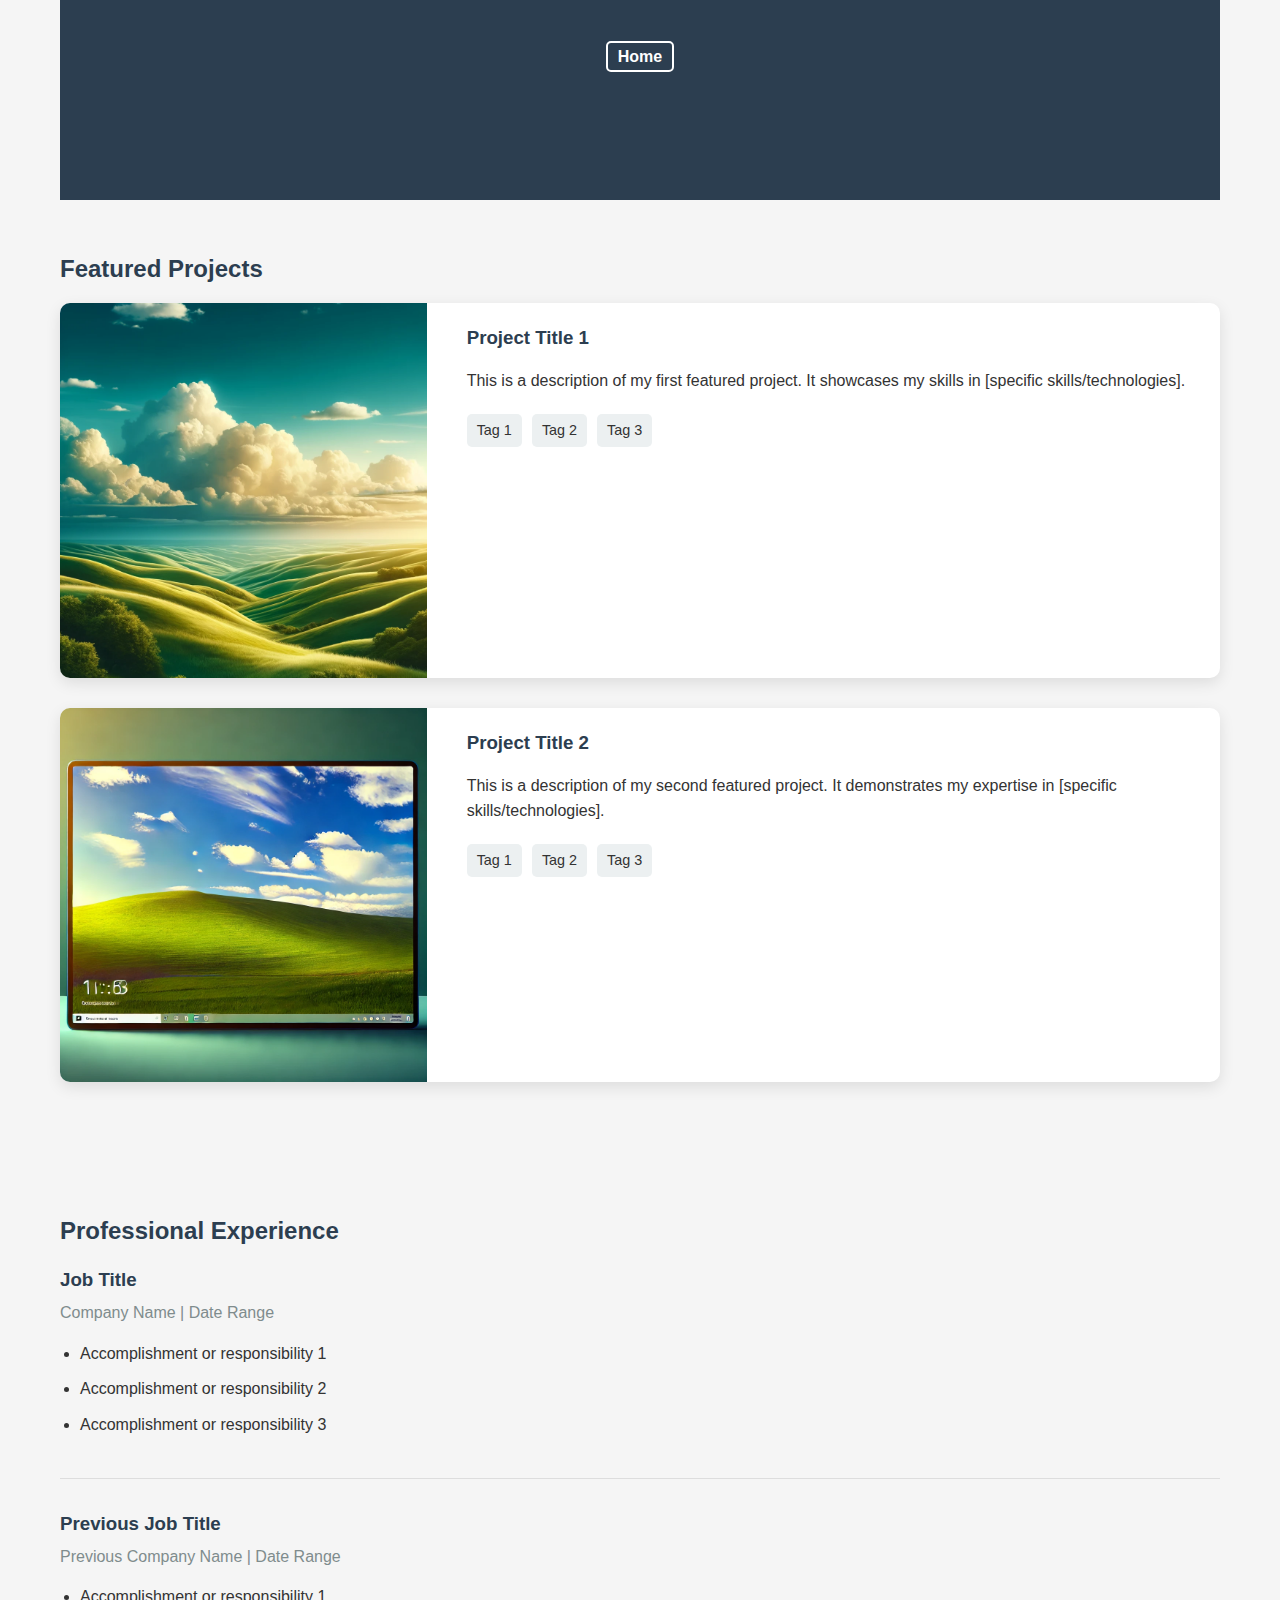
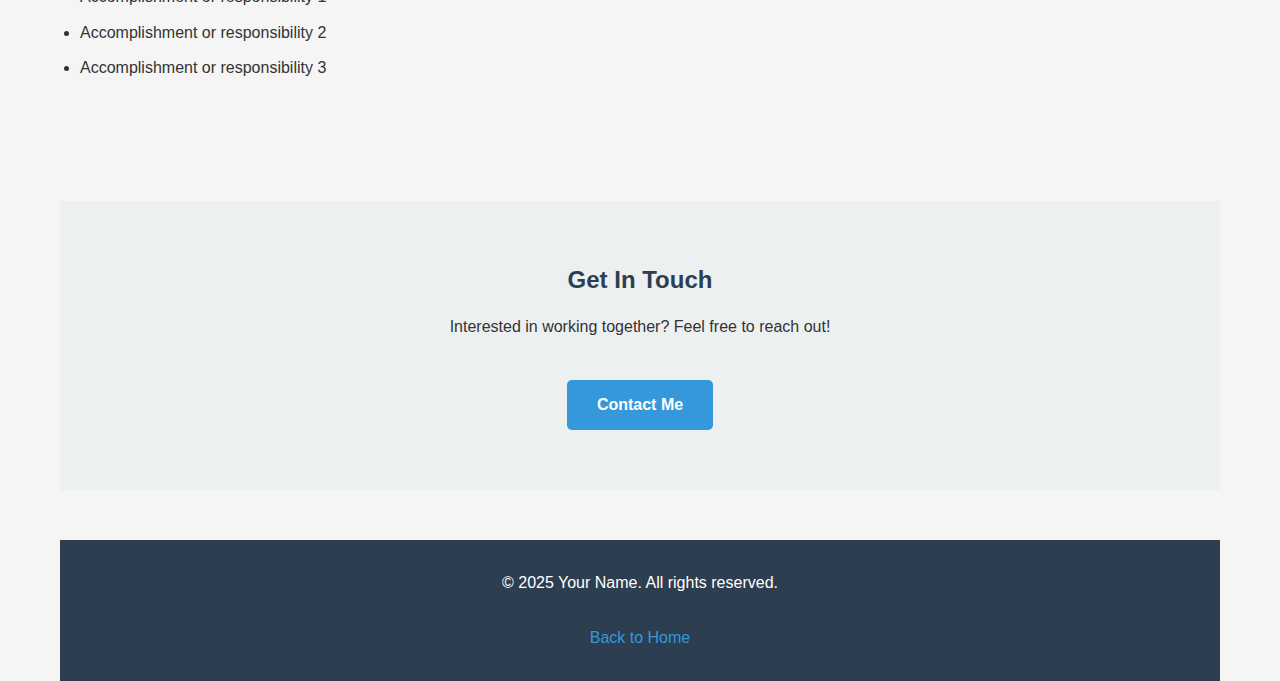
==== content.html @ 2a52e020 "adding all files" ====
<!DOCTYPE html>
<html lang="en">
<head>
    <meta charset="UTF-8">
    <meta name="viewport" content="width=device-width, initial-scale=1.0">
    <title>My Portfolio | Personal Website</title>
    <link rel="stylesheet" href="styles.css">
</head>
<body>
    <div class="container content-page">
        <header class="content-header">
            <nav>
                <a href="index.html" class="nav-link">Home</a>
            </nav>
            <h1>My Portfolio</h1>
        </header>

        <section class="portfolio-section">
            <h2>Featured Projects</h2>
            
            <div class="project-card">
                <div class="project-image">
                    <!-- AI-generated image placeholder -->
                    <img src="assets/project1.jpg" alt="Project 1">
                </div>
                <div class="project-details">
                    <h3>Project Title 1</h3>
                    <p class="project-description">This is a description of my first featured project. It showcases my skills in [specific skills/technologies].</p>
                    <div class="project-tags">
                        <span class="tag">Tag 1</span>
                        <span class="tag">Tag 2</span>
                        <span class="tag">Tag 3</span>
                    </div>
                </div>
            </div>

            <div class="project-card">
                <div class="project-image">
                    <!-- AI-generated image placeholder -->
                    <img src="assets/project2.jpg" alt="Project 2">
                </div>
                <div class="project-details">
                    <h3>Project Title 2</h3>
                    <p class="project-description">This is a description of my second featured project. It demonstrates my expertise in [specific skills/technologies].</p>
                    <div class="project-tags">
                        <span class="tag">Tag 1</span>
                        <span class="tag">Tag 2</span>
                        <span class="tag">Tag 3</span>
                    </div>
                </div>
            </div>
        </section>

        <section class="experience-section">
            <h2>Professional Experience</h2>
            
            <div class="experience-item">
                <h3>Job Title</h3>
                <h4>Company Name | Date Range</h4>
                <ul>
                    <li>Accomplishment or responsibility 1</li>
                    <li>Accomplishment or responsibility 2</li>
                    <li>Accomplishment or responsibility 3</li>
                </ul>
            </div>
            
            <div class="experience-item">
                <h3>Previous Job Title</h3>
                <h4>Previous Company Name | Date Range</h4>
                <ul>
                    <li>Accomplishment or responsibility 1</li>
                    <li>Accomplishment or responsibility 2</li>
                    <li>Accomplishment or responsibility 3</li>
                </ul>
            </div>
        </section>

        <section class="contact-section">
            <h2>Get In Touch</h2>
            <p>Interested in working together? Feel free to reach out!</p>
            <a href="mailto:youremail@example.com" class="cta-button">Contact Me</a>
        </section>

        <footer>
            <p>&copy; 2025 Your Name. All rights reserved.</p>
            <a href="index.html" class="footer-link">Back to Home</a>
        </footer>
    </div>
</body>
</html>
---- styles.css ----
/* Global Styles */
* {
    margin: 0;
    padding: 0;
    box-sizing: border-box;
}

body {
    font-family: 'Segoe UI', Tahoma, Geneva, Verdana, sans-serif;
    line-height: 1.6;
    color: #333;
    background-color: #f5f5f5;
}

.container {
    max-width: 1200px;
    margin: 0 auto;
    padding: 0 20px;
}

h1, h2, h3, h4 {
    margin-bottom: 15px;
    color: #2c3e50;
}

p {
    margin-bottom: 20px;
}

section {
    padding: 50px 0;
}

/* Header and Video Styles */
header {
    position: relative;
    height: 100vh;
    display: flex;
    justify-content: center;
    align-items: center;
    text-align: center;
    color: white;
    overflow: hidden;
}

.video-container {
    position: absolute;
    top: 0;
    left: 0;
    width: 100%;
    height: 100%;
    overflow: hidden;
    z-index: -1;
}

#background-video {
    position: absolute;
    top: 50%;
    left: 50%;
    min-width: 100%;
    min-height: 100%;
    width: auto;
    height: auto;
    transform: translateX(-50%) translateY(-50%);
    object-fit: cover;
}

.overlay-content {
    position: relative;
    z-index: 1;
    background-color: rgba(0, 0, 0, 0.6);
    padding: 40px;
    border-radius: 15px;
    max-width: 600px;
    width: 90%;
}

/* Profile Section */
.profile-section {
    text-align: center;
    margin-bottom: 40px;
}

.profile-image {
    width: 200px;
    height: 200px;
    border-radius: 50%;
    overflow: hidden;
    margin: 0 auto 20px;
    border: 5px solid white;
}

.profile-image img {
    width: 100%;
    height: 100%;
    object-fit: cover;
}

/* Button Styles */
.cta-button {
    display: inline-block;
    background-color: #3498db;
    color: white;
    padding: 12px 30px;
    text-decoration: none;
    border-radius: 5px;
    font-weight: bold;
    transition: background-color 0.3s ease;
    margin-top: 20px;
}

.cta-button:hover {
    background-color: #2980b9;
}

/* Skills Section */
.skills-section {
    background-color: #ecf0f1;
    padding: 60px 0;
}

.skills-container {
    display: flex;
    flex-wrap: wrap;
    gap: 15px;
    margin-top: 20px;
}

.skill {
    background-color: #3498db;
    color: white;
    padding: 10px 20px;
    border-radius: 30px;
    font-weight: bold;
}

/* Footer Styles */
footer {
    background-color: #2c3e50;
    color: white;
    text-align: center;
    padding: 30px 0;
    margin-top: 50px;
}

.footer-link {
    color: #3498db;
    text-decoration: none;
    margin-top: 10px;
    display: inline-block;
}

.footer-link:hover {
    text-decoration: underline;
}

/* Content Page Styles */
.content-header {
    height: auto;
    min-height: 200px;
    background-color: #2c3e50;
    display: flex;
    flex-direction: column;
    align-items: center;
    justify-content: center;
    text-align: center;
    padding: 40px 0;
}

nav {
    margin-bottom: 20px;
}

.nav-link {
    color: white;
    text-decoration: none;
    font-weight: bold;
    padding: 5px 10px;
    border: 2px solid white;
    border-radius: 5px;
    transition: all 0.3s ease;
}

.nav-link:hover {
    background-color: white;
    color: #2c3e50;
}

/* Project Cards */
.project-card {
    display: flex;
    flex-direction: column;
    gap: 20px;
    background-color: white;
    border-radius: 10px;
    overflow: hidden;
    box-shadow: 0 5px 15px rgba(0, 0, 0, 0.1);
    margin-bottom: 30px;
}

@media (min-width: 768px) {
    .project-card {
        flex-direction: row;
    }
}

.project-image {
    flex: 1;
    min-height: 250px;
    overflow: hidden;
}

.project-image img {
    width: 100%;
    height: 100%;
    object-fit: cover;
}

.project-details {
    flex: 2;
    padding: 20px;
}

.project-tags {
    display: flex;
    flex-wrap: wrap;
    gap: 10px;
    margin-top: 15px;
}

.tag {
    background-color: #ecf0f1;
    padding: 5px 10px;
    border-radius: 5px;
    font-size: 0.9em;
}

/* Experience Section */
.experience-item {
    margin-bottom: 30px;
    padding-bottom: 30px;
    border-bottom: 1px solid #ddd;
}

.experience-item:last-child {
    border-bottom: none;
}

.experience-item h3 {
    color: #2c3e50;
    margin-bottom: 5px;
}

.experience-item h4 {
    color: #7f8c8d;
    font-weight: normal;
    margin-bottom: 15px;
}

.experience-item ul {
    padding-left: 20px;
}

.experience-item li {
    margin-bottom: 10px;
}

/* Contact Section */
.contact-section {
    background-color: #ecf0f1;
    text-align: center;
    padding: 60px 0;
}

/* Responsive Adjustments */
@media (max-width: 768px) {
    .overlay-content {
        padding: 30px;
    }
    
    .profile-image {
        width: 150px;
        height: 150px;
    }
    
    section {
        padding: 40px 0;
    }
}
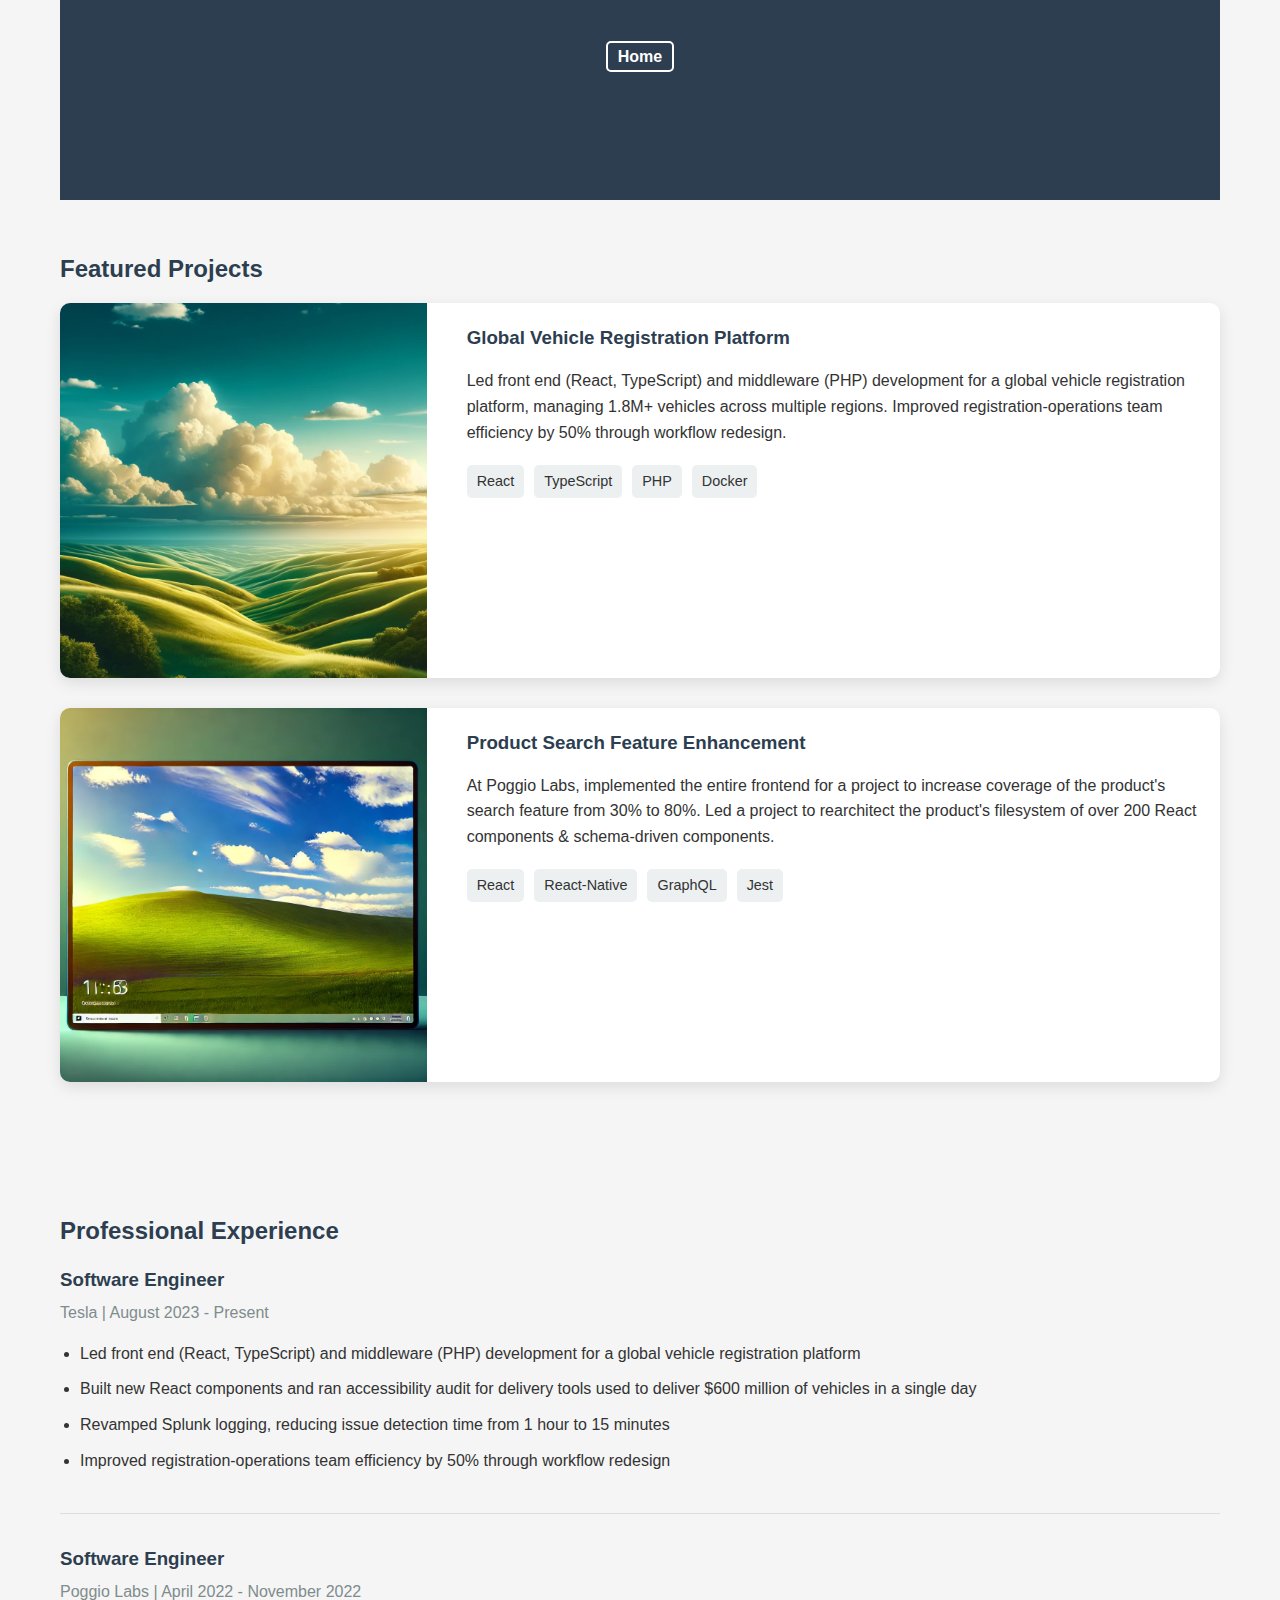
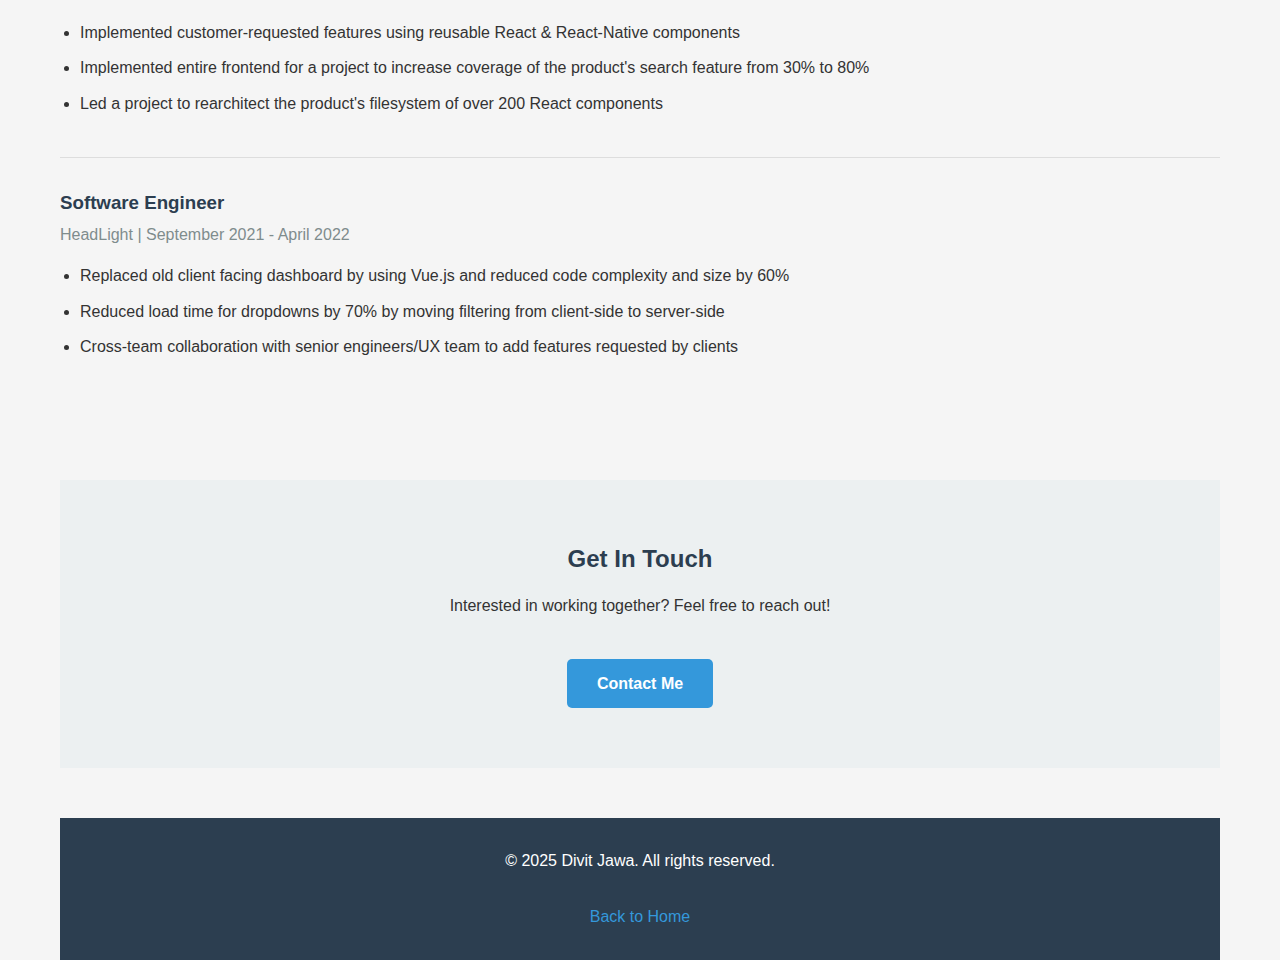
==== commit 52655932: "updated content" ====
--- a/content.html
+++ b/content.html
@@ -24,12 +24,13 @@
                     <img src="assets/project1.jpg" alt="Project 1">
                 </div>
                 <div class="project-details">
-                    <h3>Project Title 1</h3>
-                    <p class="project-description">This is a description of my first featured project. It showcases my skills in [specific skills/technologies].</p>
+                    <h3>Global Vehicle Registration Platform</h3>
+                    <p class="project-description">Led front end (React, TypeScript) and middleware (PHP) development for a global vehicle registration platform, managing 1.8M+ vehicles across multiple regions. Improved registration-operations team efficiency by 50% through workflow redesign.</p>
                     <div class="project-tags">
-                        <span class="tag">Tag 1</span>
-                        <span class="tag">Tag 2</span>
-                        <span class="tag">Tag 3</span>
+                        <span class="tag">React</span>
+                        <span class="tag">TypeScript</span>
+                        <span class="tag">PHP</span>
+                        <span class="tag">Docker</span>
                     </div>
                 </div>
             </div>
@@ -40,12 +41,13 @@
                     <img src="assets/project2.jpg" alt="Project 2">
                 </div>
                 <div class="project-details">
-                    <h3>Project Title 2</h3>
-                    <p class="project-description">This is a description of my second featured project. It demonstrates my expertise in [specific skills/technologies].</p>
+                    <h3>Product Search Feature Enhancement</h3>
+                    <p class="project-description">At Poggio Labs, implemented the entire frontend for a project to increase coverage of the product's search feature from 30% to 80%. Led a project to rearchitect the product's filesystem of over 200 React components & schema-driven components.</p>
                     <div class="project-tags">
-                        <span class="tag">Tag 1</span>
-                        <span class="tag">Tag 2</span>
-                        <span class="tag">Tag 3</span>
+                        <span class="tag">React</span>
+                        <span class="tag">React-Native</span>
+                        <span class="tag">GraphQL</span>
+                        <span class="tag">Jest</span>
                     </div>
                 </div>
             </div>
@@ -55,22 +57,33 @@
             <h2>Professional Experience</h2>
             
             <div class="experience-item">
-                <h3>Job Title</h3>
-                <h4>Company Name | Date Range</h4>
+                <h3>Software Engineer</h3>
+                <h4>Tesla | August 2023 - Present</h4>
                 <ul>
-                    <li>Accomplishment or responsibility 1</li>
-                    <li>Accomplishment or responsibility 2</li>
-                    <li>Accomplishment or responsibility 3</li>
+                    <li>Led front end (React, TypeScript) and middleware (PHP) development for a global vehicle registration platform</li>
+                    <li>Built new React components and ran accessibility audit for delivery tools used to deliver $600 million of vehicles in a single day</li>
+                    <li>Revamped Splunk logging, reducing issue detection time from 1 hour to 15 minutes</li>
+                    <li>Improved registration-operations team efficiency by 50% through workflow redesign</li>
                 </ul>
             </div>
             
             <div class="experience-item">
-                <h3>Previous Job Title</h3>
-                <h4>Previous Company Name | Date Range</h4>
+                <h3>Software Engineer</h3>
+                <h4>Poggio Labs | April 2022 - November 2022</h4>
                 <ul>
-                    <li>Accomplishment or responsibility 1</li>
-                    <li>Accomplishment or responsibility 2</li>
-                    <li>Accomplishment or responsibility 3</li>
+                    <li>Implemented customer-requested features using reusable React & React-Native components</li>
+                    <li>Implemented entire frontend for a project to increase coverage of the product's search feature from 30% to 80%</li>
+                    <li>Led a project to rearchitect the product's filesystem of over 200 React components</li>
+                </ul>
+            </div>
+            
+            <div class="experience-item">
+                <h3>Software Engineer</h3>
+                <h4>HeadLight | September 2021 - April 2022</h4>
+                <ul>
+                    <li>Replaced old client facing dashboard by using Vue.js and reduced code complexity and size by 60%</li>
+                    <li>Reduced load time for dropdowns by 70% by moving filtering from client-side to server-side</li>
+                    <li>Cross-team collaboration with senior engineers/UX team to add features requested by clients</li>
                 </ul>
             </div>
         </section>
@@ -78,11 +91,11 @@
         <section class="contact-section">
             <h2>Get In Touch</h2>
             <p>Interested in working together? Feel free to reach out!</p>
-            <a href="mailto:youremail@example.com" class="cta-button">Contact Me</a>
+            <a href="mailto:divit.dj@hotmail.com" class="cta-button">Contact Me</a>
         </section>
 
         <footer>
-            <p>&copy; 2025 Your Name. All rights reserved.</p>
+            <p>&copy; 2025 Divit Jawa. All rights reserved.</p>
             <a href="index.html" class="footer-link">Back to Home</a>
         </footer>
     </div>
--- a/styles.css
+++ b/styles.css
@@ -131,6 +131,43 @@
     color: white;
     padding: 10px 20px;
     border-radius: 30px;
+    font-weight: bold;
+}
+
+/* Awards Section */
+.awards-section {
+    padding: 60px 0;
+    background-color: #f9f9f9;
+}
+
+.awards-container {
+    display: grid;
+    grid-template-columns: repeat(auto-fill, minmax(250px, 1fr));
+    gap: 20px;
+    margin-top: 30px;
+}
+
+.award-item {
+    background-color: white;
+    padding: 20px;
+    border-radius: 10px;
+    box-shadow: 0 3px 10px rgba(0, 0, 0, 0.1);
+    transition: transform 0.3s ease;
+}
+
+.award-item:hover {
+    transform: translateY(-5px);
+}
+
+.award-item h3 {
+    color: #2c3e50;
+    margin-bottom: 10px;
+    font-size: 1.1em;
+}
+
+.award-item p {
+    color: #7f8c8d;
+    margin-bottom: 0;
     font-weight: bold;
 }
 
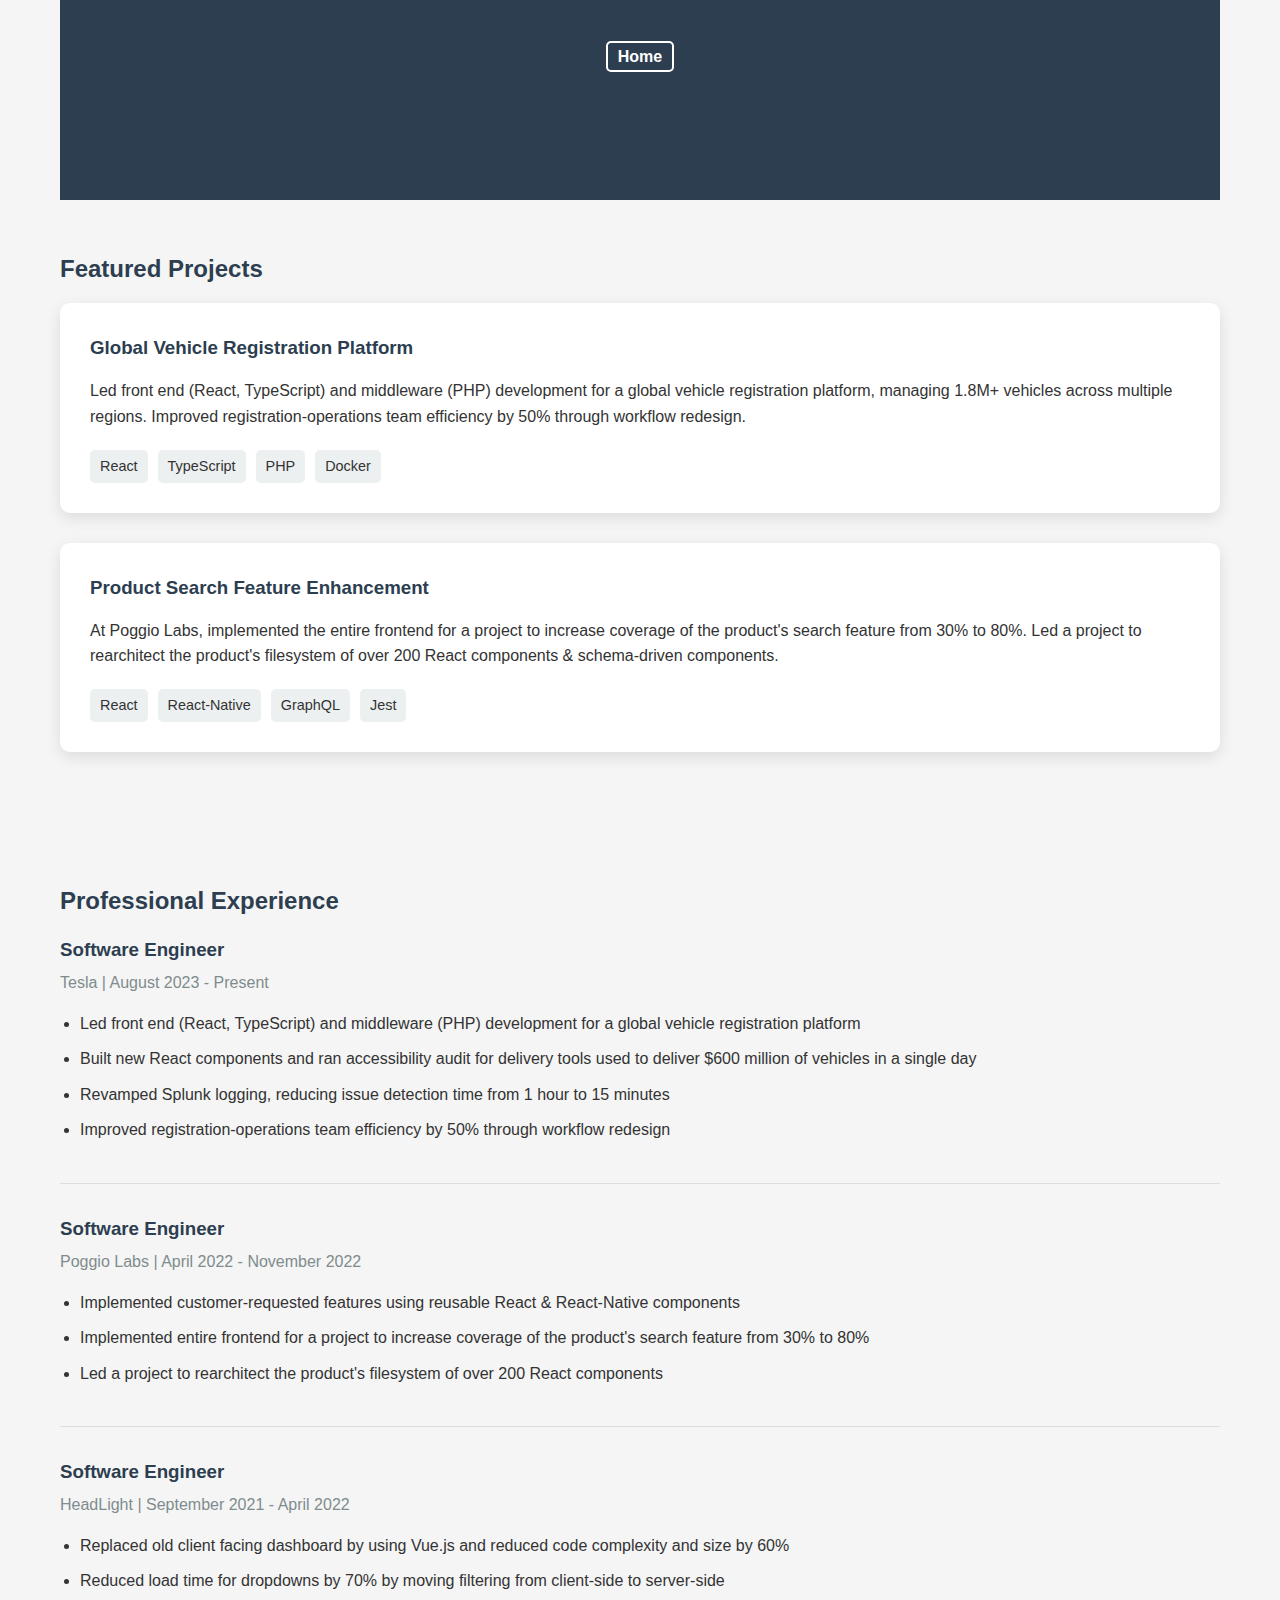
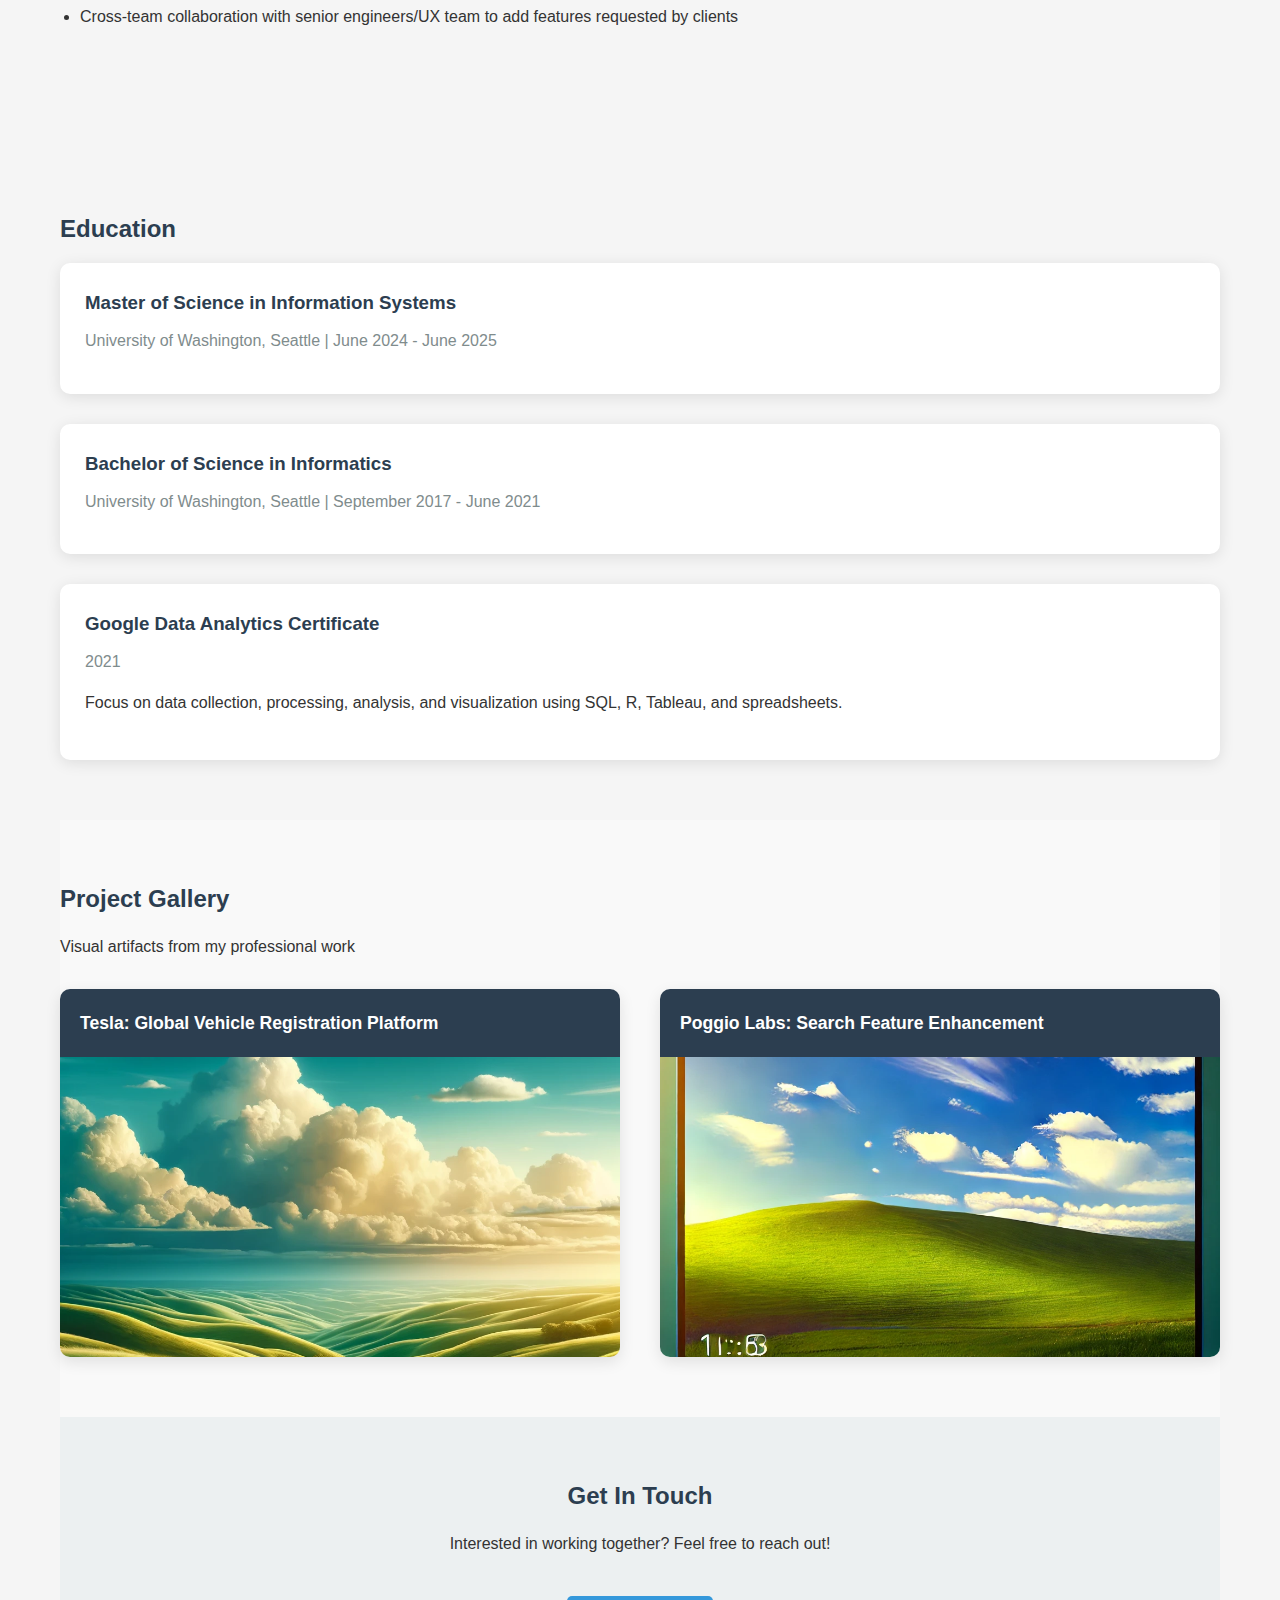
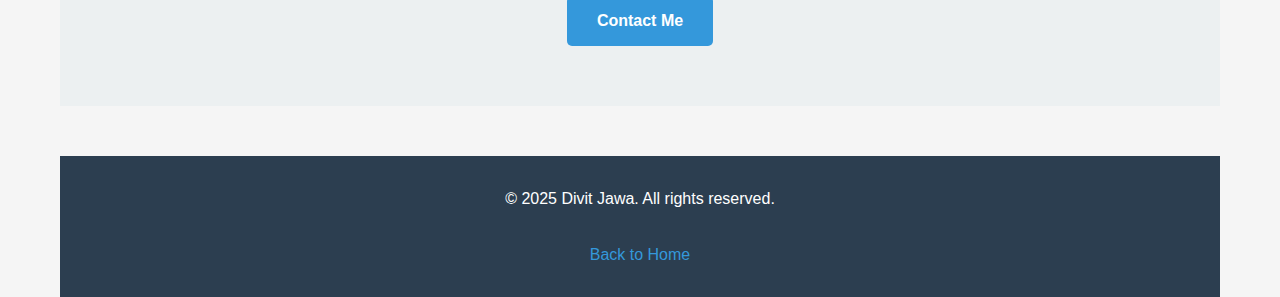
==== commit 913a446e: "updated images" ====
--- a/content.html
+++ b/content.html
@@ -18,11 +18,7 @@
         <section class="portfolio-section">
             <h2>Featured Projects</h2>
             
-            <div class="project-card">
-                <div class="project-image">
-                    <!-- AI-generated image placeholder -->
-                    <img src="assets/project1.jpg" alt="Project 1">
-                </div>
+            <div class="project-card text-only">
                 <div class="project-details">
                     <h3>Global Vehicle Registration Platform</h3>
                     <p class="project-description">Led front end (React, TypeScript) and middleware (PHP) development for a global vehicle registration platform, managing 1.8M+ vehicles across multiple regions. Improved registration-operations team efficiency by 50% through workflow redesign.</p>
@@ -35,11 +31,7 @@
                 </div>
             </div>
 
-            <div class="project-card">
-                <div class="project-image">
-                    <!-- AI-generated image placeholder -->
-                    <img src="assets/project2.jpg" alt="Project 2">
-                </div>
+            <div class="project-card text-only">
                 <div class="project-details">
                     <h3>Product Search Feature Enhancement</h3>
                     <p class="project-description">At Poggio Labs, implemented the entire frontend for a project to increase coverage of the product's search feature from 30% to 80%. Led a project to rearchitect the product's filesystem of over 200 React components & schema-driven components.</p>
@@ -88,6 +80,46 @@
             </div>
         </section>
 
+        <section class="education-section">
+            <h2>Education</h2>
+            <div class="education-container">
+                <div class="education-item">
+                    <h3>Master of Science in Information Systems</h3>
+                    <h4>University of Washington, Seattle | June 2024 - June 2025</h4>
+                </div>
+                <div class="education-item">
+                    <h3>Bachelor of Science in Informatics</h3>
+                    <h4>University of Washington, Seattle | September 2017 - June 2021</h4>
+                </div>
+                <div class="education-item">
+                    <h3>Google Data Analytics Certificate</h3>
+                    <h4>2021</h4>
+                    <p>Focus on data collection, processing, analysis, and visualization using SQL, R, Tableau, and spreadsheets.</p>
+                </div>
+            </div>
+        </section>
+
+        <section class="project-gallery">
+            <h2>Project Gallery</h2>
+            <p>Visual artifacts from my professional work</p>
+            
+            <div class="gallery-container">
+                <div class="gallery-item">
+                    <h3>Tesla: Global Vehicle Registration Platform</h3>
+                    <div class="gallery-image">
+                        <img src="assets/project1.jpg" alt="Global Vehicle Registration Platform">
+                    </div>
+                </div>
+                
+                <div class="gallery-item">
+                    <h3>Poggio Labs: Search Feature Enhancement</h3>
+                    <div class="gallery-image">
+                        <img src="assets/project2.jpg" alt="Product Search Feature Enhancement">
+                    </div>
+                </div>
+            </div>
+        </section>
+
         <section class="contact-section">
             <h2>Get In Touch</h2>
             <p>Interested in working together? Feel free to reach out!</p>
--- a/styles.css
+++ b/styles.css
@@ -235,9 +235,18 @@
     margin-bottom: 30px;
 }
 
+.project-card.text-only {
+    display: block;
+    padding: 30px;
+}
+
 @media (min-width: 768px) {
     .project-card {
         flex-direction: row;
+    }
+    
+    .project-card.text-only {
+        display: block;
     }
 }
 
@@ -256,6 +265,10 @@
 .project-details {
     flex: 2;
     padding: 20px;
+}
+
+.project-card.text-only .project-details {
+    padding: 0;
 }
 
 .project-tags {
@@ -302,6 +315,90 @@
     margin-bottom: 10px;
 }
 
+/* Education Section */
+.education-section {
+    padding: 60px 0;
+}
+
+.education-container {
+    display: flex;
+    flex-direction: column;
+    gap: 30px;
+}
+
+.education-item {
+    background-color: white;
+    padding: 25px;
+    border-radius: 10px;
+    box-shadow: 0 3px 15px rgba(0, 0, 0, 0.1);
+}
+
+/* Project Gallery Section */
+.project-gallery {
+    padding: 60px 0;
+    background-color: #f9f9f9;
+}
+
+.gallery-container {
+    display: grid;
+    grid-template-columns: 1fr;
+    gap: 40px;
+    margin-top: 30px;
+}
+
+@media (min-width: 768px) {
+    .gallery-container {
+        grid-template-columns: repeat(2, 1fr);
+    }
+}
+
+.gallery-item {
+    background-color: white;
+    border-radius: 10px;
+    overflow: hidden;
+    box-shadow: 0 5px 15px rgba(0, 0, 0, 0.1);
+    transition: transform 0.3s ease;
+}
+
+.gallery-item:hover {
+    transform: translateY(-10px);
+}
+
+.gallery-item h3 {
+    padding: 20px;
+    margin: 0;
+    background-color: #2c3e50;
+    color: white;
+    font-size: 1.1em;
+}
+
+.gallery-image {
+    height: 300px;
+    overflow: hidden;
+}
+
+.gallery-image img {
+    width: 100%;
+    height: 100%;
+    object-fit: cover;
+    transition: transform 0.5s ease;
+}
+
+.gallery-item:hover .gallery-image img {
+    transform: scale(1.05);
+}
+
+.education-item h3 {
+    color: #2c3e50;
+    margin-bottom: 10px;
+}
+
+.education-item h4 {
+    color: #7f8c8d;
+    font-weight: normal;
+    margin-bottom: 15px;
+}
+
 /* Contact Section */
 .contact-section {
     background-color: #ecf0f1;
